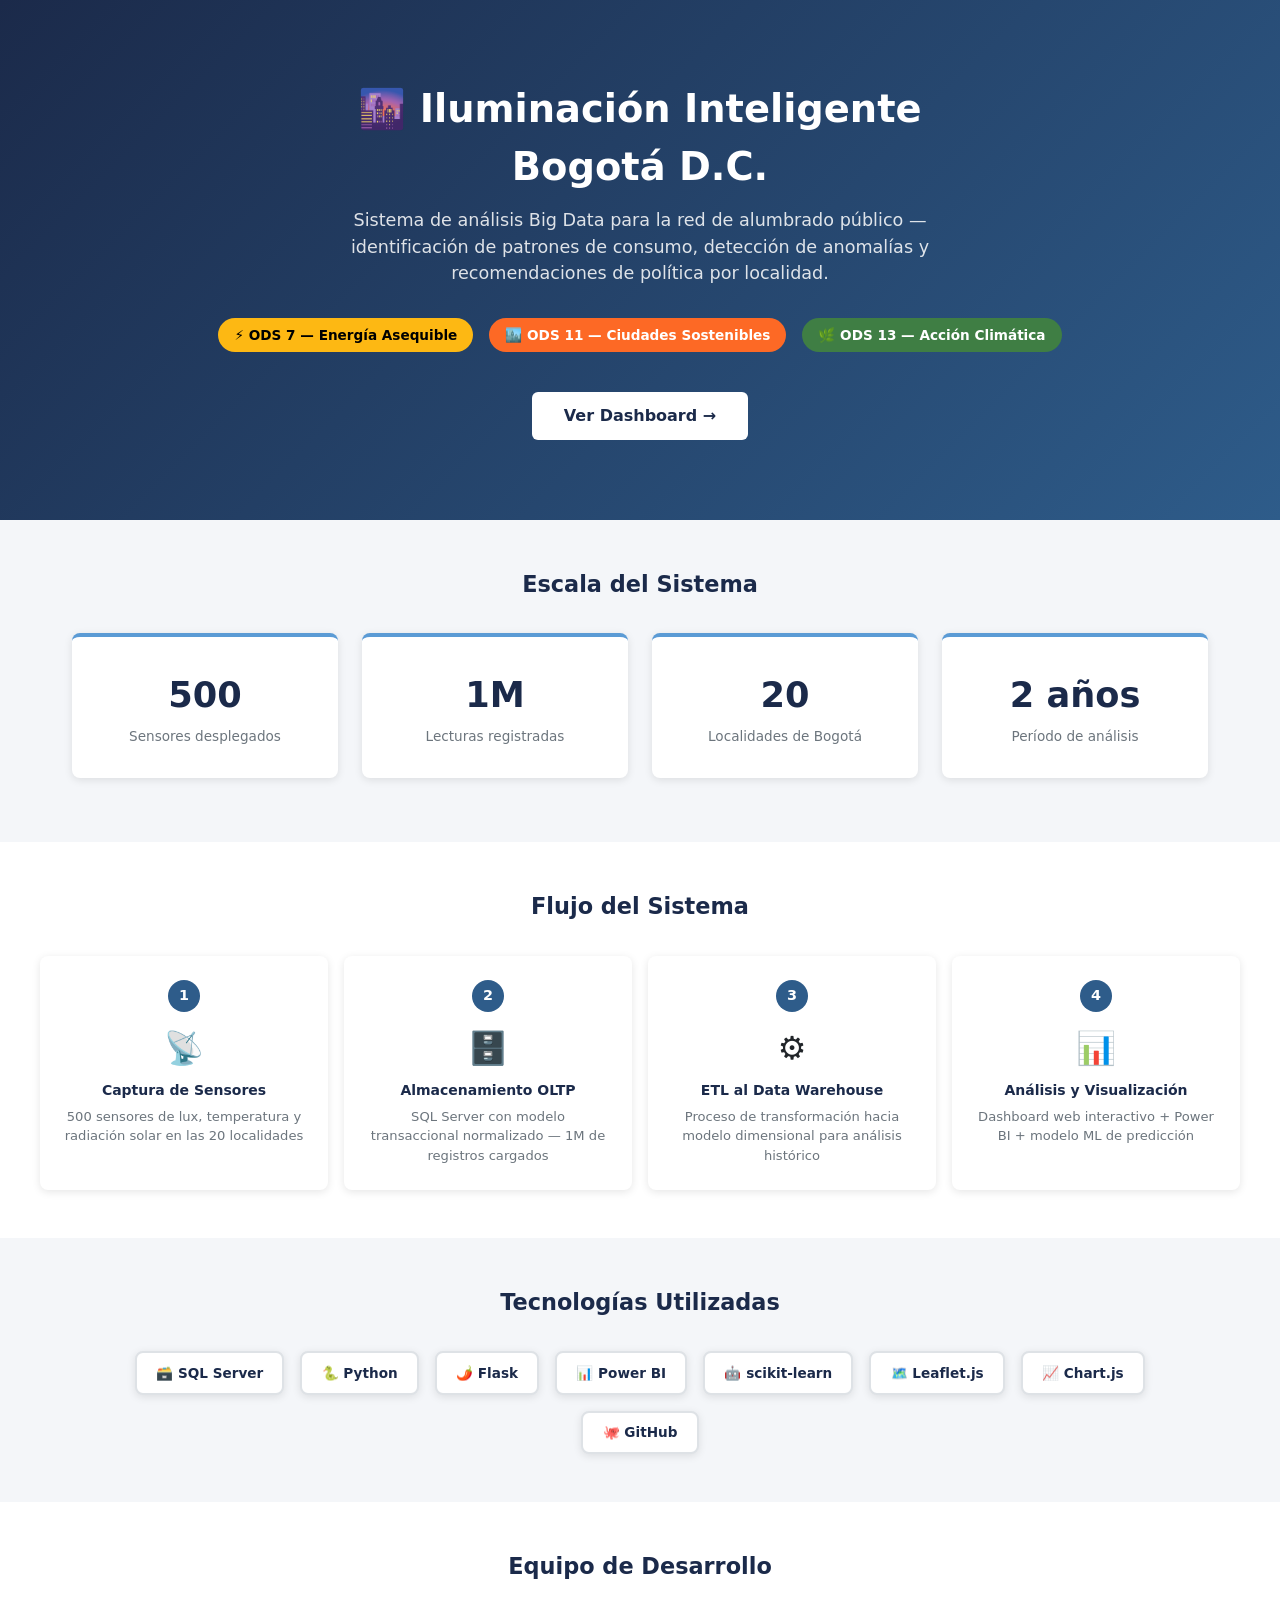
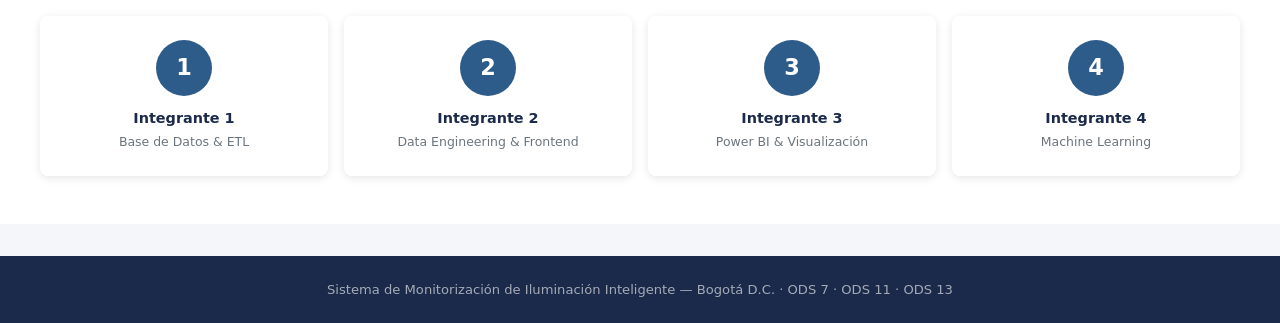
==== Web/index.html @ f5c0b7d8 "Parte incompleta Integrante 2" ====
<!DOCTYPE html>
<html lang="es">
<head>
    <meta charset="UTF-8">
    <meta name="viewport" content="width=device-width, initial-scale=1.0">
    <title>Iluminación Inteligente Bogotá</title>
    <link rel="stylesheet" href="css/styles.css">
    <script src="js/utils.js" defer></script>
    <style>
        .hero {
            background: linear-gradient(135deg, var(--azul-oscuro) 0%, var(--azul-medio) 100%);
            color: var(--blanco);
            padding: 5rem 2rem;
            text-align: center;
        }
        .hero h1 { font-size: 2.4rem; font-weight: 800; margin-bottom: 0.75rem; }
        .hero p  { font-size: 1.1rem; opacity: 0.85; margin-bottom: 2rem; max-width: 600px; margin-inline: auto; }
        .ods-badges { display: flex; gap: 1rem; justify-content: center; flex-wrap: wrap; margin-bottom: 2.5rem; }
        .ods-badge {
            padding: 0.4rem 1rem; border-radius: 20px;
            font-size: 0.85rem; font-weight: 700;
        }
        .ods7  { background: #FDB813; color: #000; }
        .ods11 { background: #FD6925; color: #fff; }
        .ods13 { background: #3F7E44; color: #fff; }
        .btn-hero {
            background: var(--blanco); color: var(--azul-oscuro);
            padding: 0.75rem 2rem; border-radius: 6px;
            font-weight: 700; font-size: 1rem;
            text-decoration: none; display: inline-block;
            transition: var(--transicion);
        }
        .btn-hero:hover { background: var(--azul-claro); color: var(--blanco); }

        .seccion { padding: 3rem 2rem; max-width: 1200px; margin: 0 auto; }
        .seccion-titulo {
            font-size: 1.4rem; font-weight: 700;
            color: var(--azul-oscuro); text-align: center;
            margin-bottom: 2rem;
        }

        /* Escala del sistema */
        .escala-grid {
            display: grid;
            grid-template-columns: repeat(auto-fit, minmax(180px, 1fr));
            gap: 1.5rem; margin-bottom: 1rem;
        }
        .escala-card {
            background: var(--blanco); border-radius: var(--radio-tarjeta);
            padding: 2rem 1rem; text-align: center;
            box-shadow: var(--sombra); border-top: 4px solid var(--azul-claro);
        }
        .escala-numero { font-size: 2.2rem; font-weight: 800; color: var(--azul-oscuro); }
        .escala-etiqueta { font-size: 0.85rem; color: var(--texto-suave); margin-top: 0.25rem; }

        /* Flujo del sistema */
        .flujo-grid {
            display: grid;
            grid-template-columns: repeat(auto-fit, minmax(200px, 1fr));
            gap: 1rem;
        }
        .flujo-paso {
            background: var(--blanco); border-radius: var(--radio-tarjeta);
            padding: 1.5rem; text-align: center; box-shadow: var(--sombra);
            position: relative;
        }
        .flujo-numero {
            width: 32px; height: 32px; background: var(--azul-medio);
            color: var(--blanco); border-radius: 50%;
            display: flex; align-items: center; justify-content: center;
            font-weight: 700; font-size: 0.9rem; margin: 0 auto 0.75rem;
        }
        .flujo-icono { font-size: 2rem; margin-bottom: 0.5rem; }
        .flujo-titulo { font-weight: 700; color: var(--azul-oscuro); margin-bottom: 0.35rem; }
        .flujo-desc { font-size: 0.82rem; color: var(--texto-suave); }

        /* Tecnologías */
        .tech-grid {
            display: flex; flex-wrap: wrap;
            gap: 1rem; justify-content: center;
        }
        .tech-badge {
            background: var(--blanco); border: 2px solid var(--gris-borde);
            border-radius: 8px; padding: 0.6rem 1.2rem;
            font-weight: 600; font-size: 0.85rem; color: var(--azul-oscuro);
            box-shadow: var(--sombra);
        }

        /* Equipo */
        .equipo-grid {
            display: grid;
            grid-template-columns: repeat(auto-fit, minmax(180px, 1fr));
            gap: 1rem;
        }
        .equipo-card {
            background: var(--blanco); border-radius: var(--radio-tarjeta);
            padding: 1.5rem; text-align: center; box-shadow: var(--sombra);
        }
        .equipo-avatar {
            width: 56px; height: 56px; border-radius: 50%;
            background: var(--azul-medio); color: var(--blanco);
            display: flex; align-items: center; justify-content: center;
            font-size: 1.4rem; font-weight: 700; margin: 0 auto 0.75rem;
        }
        .equipo-nombre { font-weight: 700; color: var(--azul-oscuro); font-size: 0.9rem; }
        .equipo-rol { font-size: 0.78rem; color: var(--texto-suave); margin-top: 0.2rem; }

        footer {
            background: var(--azul-oscuro); color: rgba(255,255,255,0.6);
            text-align: center; padding: 1.5rem;
            font-size: 0.82rem; margin-top: 2rem;
        }
    </style>
</head>
<body>
    <script>inyectarNavbar();</script>

    <!-- HERO -->
    <section class="hero">
        <h1>🌆 Iluminación Inteligente<br>Bogotá D.C.</h1>
        <p>Sistema de análisis Big Data para la red de alumbrado público — identificación de patrones de consumo, detección de anomalías y recomendaciones de política por localidad.</p>
        <div class="ods-badges">
            <span class="ods-badge ods7">⚡ ODS 7 — Energía Asequible</span>
            <span class="ods-badge ods11">🏙️ ODS 11 — Ciudades Sostenibles</span>
            <span class="ods-badge ods13">🌿 ODS 13 — Acción Climática</span>
        </div>
        <a href="dashboard.html" class="btn-hero">Ver Dashboard →</a>
    </section>

    <!-- ESCALA DEL SISTEMA -->
    <section class="seccion">
        <h2 class="seccion-titulo">Escala del Sistema</h2>
        <div class="escala-grid">
            <div class="escala-card">
                <div class="escala-numero">500</div>
                <div class="escala-etiqueta">Sensores desplegados</div>
            </div>
            <div class="escala-card">
                <div class="escala-numero">1M</div>
                <div class="escala-etiqueta">Lecturas registradas</div>
            </div>
            <div class="escala-card">
                <div class="escala-numero">20</div>
                <div class="escala-etiqueta">Localidades de Bogotá</div>
            </div>
            <div class="escala-card">
                <div class="escala-numero">2 años</div>
                <div class="escala-etiqueta">Período de análisis</div>
            </div>
        </div>
    </section>

    <!-- FLUJO DEL SISTEMA -->
    <section class="seccion" style="background:var(--blanco); max-width:100%; padding: 3rem 2rem;">
        <div style="max-width:1200px; margin:0 auto;">
            <h2 class="seccion-titulo">Flujo del Sistema</h2>
            <div class="flujo-grid">
                <div class="flujo-paso">
                    <div class="flujo-numero">1</div>
                    <div class="flujo-icono">📡</div>
                    <div class="flujo-titulo">Captura de Sensores</div>
                    <div class="flujo-desc">500 sensores de lux, temperatura y radiación solar en las 20 localidades</div>
                </div>
                <div class="flujo-paso">
                    <div class="flujo-numero">2</div>
                    <div class="flujo-icono">🗄️</div>
                    <div class="flujo-titulo">Almacenamiento OLTP</div>
                    <div class="flujo-desc">SQL Server con modelo transaccional normalizado — 1M de registros cargados</div>
                </div>
                <div class="flujo-paso">
                    <div class="flujo-numero">3</div>
                    <div class="flujo-icono">⚙️</div>
                    <div class="flujo-titulo">ETL al Data Warehouse</div>
                    <div class="flujo-desc">Proceso de transformación hacia modelo dimensional para análisis histórico</div>
                </div>
                <div class="flujo-paso">
                    <div class="flujo-numero">4</div>
                    <div class="flujo-icono">📊</div>
                    <div class="flujo-titulo">Análisis y Visualización</div>
                    <div class="flujo-desc">Dashboard web interactivo + Power BI + modelo ML de predicción</div>
                </div>
            </div>
        </div>
    </section>

    <!-- TECNOLOGÍAS -->
    <section class="seccion">
        <h2 class="seccion-titulo">Tecnologías Utilizadas</h2>
        <div class="tech-grid">
            <span class="tech-badge">🗃️ SQL Server</span>
            <span class="tech-badge">🐍 Python</span>
            <span class="tech-badge">🌶️ Flask</span>
            <span class="tech-badge">📊 Power BI</span>
            <span class="tech-badge">🤖 scikit-learn</span>
            <span class="tech-badge">🗺️ Leaflet.js</span>
            <span class="tech-badge">📈 Chart.js</span>
            <span class="tech-badge">🐙 GitHub</span>
        </div>
    </section>

    <!-- EQUIPO -->
    <section class="seccion" style="background:var(--blanco); max-width:100%; padding: 3rem 2rem;">
        <div style="max-width:1200px; margin:0 auto;">
            <h2 class="seccion-titulo">Equipo de Desarrollo</h2>
            <div class="equipo-grid">
                <div class="equipo-card">
                    <div class="equipo-avatar">1</div>
                    <div class="equipo-nombre">Integrante 1</div>
                    <div class="equipo-rol">Base de Datos & ETL</div>
                </div>
                <div class="equipo-card">
                    <div class="equipo-avatar">2</div>
                    <div class="equipo-nombre">Integrante 2</div>
                    <div class="equipo-rol">Data Engineering & Frontend</div>
                </div>
                <div class="equipo-card">
                    <div class="equipo-avatar">3</div>
                    <div class="equipo-nombre">Integrante 3</div>
                    <div class="equipo-rol">Power BI & Visualización</div>
                </div>
                <div class="equipo-card">
                    <div class="equipo-avatar">4</div>
                    <div class="equipo-nombre">Integrante 4</div>
                    <div class="equipo-rol">Machine Learning</div>
                </div>
            </div>
        </div>
    </section>

    <footer>
        <p>Sistema de Monitorización de Iluminación Inteligente — Bogotá D.C. · ODS 7 · ODS 11 · ODS 13</p>
    </footer>
</body>
</html>
---- Web/css/styles.css ----
/* ── VARIABLES DEL SISTEMA DE DISEÑO ─────────────────────── */
:root {
  --azul-oscuro:    #1B2A4A;
  --azul-medio:     #2E5C8A;
  --azul-claro:     #5B9BD5;
  --verde:          #1A7A4A;
  --amarillo:       #F4A20D;
  --rojo:           #C0392B;
  --gris-fondo:     #F4F6F9;
  --gris-borde:     #DEE2E6;
  --blanco:         #FFFFFF;
  --texto-principal:#212529;
  --texto-suave:    #6C757D;

  /* Colores por tecnología de lámpara */
  --color-led:      #1A7A4A;
  --color-sodio:    #F4A20D;
  --color-haluro:   #5B9BD5;
  --color-mercurio: #C0392B;
  --color-induccion:#8E44AD;

  /* Colores por condición climática */
  --color-soleado:  #F4A20D;
  --color-nublado:  #95A5A6;
  --color-lluvioso: #2E5C8A;
  --color-nocturno: #1B2A4A;

  --radio-tarjeta:  8px;
  --sombra:         0 2px 8px rgba(0,0,0,0.10);
  --sombra-hover:   0 4px 16px rgba(0,0,0,0.18);
  --transicion:     all 0.2s ease;
}

/* ── RESET Y BASE ─────────────────────────────────────────── */
*, *::before, *::after { box-sizing: border-box; margin: 0; padding: 0; }

body {
  font-family: 'Segoe UI', system-ui, sans-serif;
  background: var(--gris-fondo);
  color: var(--texto-principal);
  font-size: 14px;
  line-height: 1.5;
}

/* ── NAVBAR ───────────────────────────────────────────────── */
.navbar-iluminacion {
  background: var(--azul-oscuro);
  padding: 0 1.5rem;
  height: 56px;
  display: flex;
  align-items: center;
  justify-content: space-between;
  box-shadow: var(--sombra);
  position: sticky;
  top: 0;
  z-index: 1000;
}

.navbar-brand-custom {
  color: var(--blanco) !important;
  font-weight: 700;
  font-size: 1rem;
  letter-spacing: 0.3px;
  text-decoration: none;
  display: flex;
  align-items: center;
  gap: 0.5rem;
}

.navbar-nav-custom {
  display: flex;
  list-style: none;
  gap: 0.25rem;
  align-items: center;
}

.navbar-nav-custom a {
  color: rgba(255,255,255,0.80);
  text-decoration: none;
  padding: 0.4rem 0.75rem;
  border-radius: 4px;
  font-size: 0.85rem;
  transition: var(--transicion);
  white-space: nowrap;
}

.navbar-nav-custom a:hover,
.navbar-nav-custom a.activo {
  background: var(--azul-medio);
  color: var(--blanco);
}

/* ── LAYOUT PRINCIPAL ─────────────────────────────────────── */
.contenido-principal {
  max-width: 1400px;
  margin: 0 auto;
  padding: 1.5rem;
}

.pagina-titulo {
  font-size: 1.4rem;
  font-weight: 700;
  color: var(--azul-oscuro);
  margin-bottom: 0.25rem;
}

.pagina-subtitulo {
  color: var(--texto-suave);
  font-size: 0.9rem;
  margin-bottom: 1.5rem;
}

/* ── TARJETAS KPI ─────────────────────────────────────────── */
.kpi-grid {
  display: grid;
  grid-template-columns: repeat(auto-fit, minmax(200px, 1fr));
  gap: 1rem;
  margin-bottom: 1.5rem;
}

.kpi-card {
  background: var(--blanco);
  border-radius: var(--radio-tarjeta);
  padding: 1.25rem;
  box-shadow: var(--sombra);
  border-left: 4px solid var(--azul-claro);
  transition: var(--transicion);
}

.kpi-card:hover { box-shadow: var(--sombra-hover); }
.kpi-card.verde  { border-left-color: var(--verde); }
.kpi-card.amarillo { border-left-color: var(--amarillo); }
.kpi-card.rojo   { border-left-color: var(--rojo); }
.kpi-card.azul   { border-left-color: var(--azul-claro); }

.kpi-etiqueta {
  font-size: 0.72rem;
  font-weight: 600;
  color: var(--texto-suave);
  text-transform: uppercase;
  letter-spacing: 0.5px;
  margin-bottom: 0.4rem;
}

.kpi-valor {
  font-size: 1.8rem;
  font-weight: 700;
  color: var(--azul-oscuro);
  line-height: 1;
}

.kpi-unidad {
  font-size: 0.8rem;
  color: var(--texto-suave);
  margin-top: 0.25rem;
}

/* ── TARJETAS DE GRÁFICO ──────────────────────────────────── */
.grafico-grid {
  display: grid;
  gap: 1rem;
  margin-bottom: 1.5rem;
}

.grafico-grid-2 { grid-template-columns: 1fr 1fr; }
.grafico-grid-3 { grid-template-columns: 1fr 1fr 1fr; }
.grafico-grid-1 { grid-template-columns: 1fr; }

.grafico-card {
  background: var(--blanco);
  border-radius: var(--radio-tarjeta);
  padding: 1.25rem;
  box-shadow: var(--sombra);
}

.grafico-titulo {
  font-size: 0.9rem;
  font-weight: 600;
  color: var(--azul-oscuro);
  margin-bottom: 1rem;
  padding-bottom: 0.5rem;
  border-bottom: 1px solid var(--gris-borde);
}

/* ── FILTROS ──────────────────────────────────────────────── */
.filtros-bar {
  background: var(--blanco);
  border-radius: var(--radio-tarjeta);
  padding: 1rem 1.25rem;
  box-shadow: var(--sombra);
  margin-bottom: 1.5rem;
  display: flex;
  gap: 1rem;
  align-items: flex-end;
  flex-wrap: wrap;
}

.filtro-grupo label {
  display: block;
  font-size: 0.75rem;
  font-weight: 600;
  color: var(--texto-suave);
  text-transform: uppercase;
  margin-bottom: 0.3rem;
}

.filtro-grupo select,
.filtro-grupo input {
  border: 1px solid var(--gris-borde);
  border-radius: 4px;
  padding: 0.4rem 0.75rem;
  font-size: 0.85rem;
  color: var(--texto-principal);
  background: var(--blanco);
  min-width: 160px;
}

.btn-aplicar {
  background: var(--azul-medio);
  color: var(--blanco);
  border: none;
  border-radius: 4px;
  padding: 0.45rem 1.2rem;
  font-size: 0.85rem;
  font-weight: 600;
  cursor: pointer;
  transition: var(--transicion);
}
.btn-aplicar:hover { background: var(--azul-oscuro); }

.btn-limpiar {
  background: transparent;
  color: var(--texto-suave);
  border: 1px solid var(--gris-borde);
  border-radius: 4px;
  padding: 0.45rem 1rem;
  font-size: 0.85rem;
  cursor: pointer;
  transition: var(--transicion);
}
.btn-limpiar:hover { border-color: var(--azul-claro); color: var(--azul-medio); }

/* ── TABLAS ───────────────────────────────────────────────── */
.tabla-container {
  overflow-x: auto;
  border-radius: var(--radio-tarjeta);
}

.tabla-datos {
  width: 100%;
  border-collapse: collapse;
  font-size: 0.85rem;
}

.tabla-datos th {
  background: var(--azul-oscuro);
  color: var(--blanco);
  padding: 0.6rem 0.75rem;
  text-align: left;
  font-weight: 600;
  cursor: pointer;
  user-select: none;
  white-space: nowrap;
}

.tabla-datos th:hover { background: var(--azul-medio); }

.tabla-datos td {
  padding: 0.55rem 0.75rem;
  border-bottom: 1px solid var(--gris-borde);
}

.tabla-datos tr:hover td { background: #F0F4FA; }

/* ── BADGES DE ESTADO ─────────────────────────────────────── */
.badge-normal   { background:#D4EDDA; color:#155724; padding:2px 8px; border-radius:12px; font-size:0.75rem; font-weight:600; }
.badge-alerta   { background:#FFF3CD; color:#856404; padding:2px 8px; border-radius:12px; font-size:0.75rem; font-weight:600; }
.badge-critico  { background:#F8D7DA; color:#721C24; padding:2px 8px; border-radius:12px; font-size:0.75rem; font-weight:600; }
.badge-inactivo { background:#E2E3E5; color:#383D41; padding:2px 8px; border-radius:12px; font-size:0.75rem; font-weight:600; }

/* ── MAPA ─────────────────────────────────────────────────── */
#mapa-zonas, #mapa-sensores {
  height: 480px;
  border-radius: var(--radio-tarjeta);
  z-index: 1;
}

/* ── RESPONSIVE ───────────────────────────────────────────── */
@media (max-width: 768px) {
  .grafico-grid-2,
  .grafico-grid-3 { grid-template-columns: 1fr; }
  .navbar-nav-custom { display: none; }
  .kpi-grid { grid-template-columns: repeat(2, 1fr); }
}

/* ── LOADING ──────────────────────────────────────────────── */
.loading {
  display: flex;
  align-items: center;
  justify-content: center;
  height: 200px;
  color: var(--texto-suave);
  font-size: 0.9rem;
}

.spinner {
  width: 32px; height: 32px;
  border: 3px solid var(--gris-borde);
  border-top-color: var(--azul-medio);
  border-radius: 50%;
  animation: spin 0.8s linear infinite;
  margin-right: 0.75rem;
}

@keyframes spin { to { transform: rotate(360deg); } }
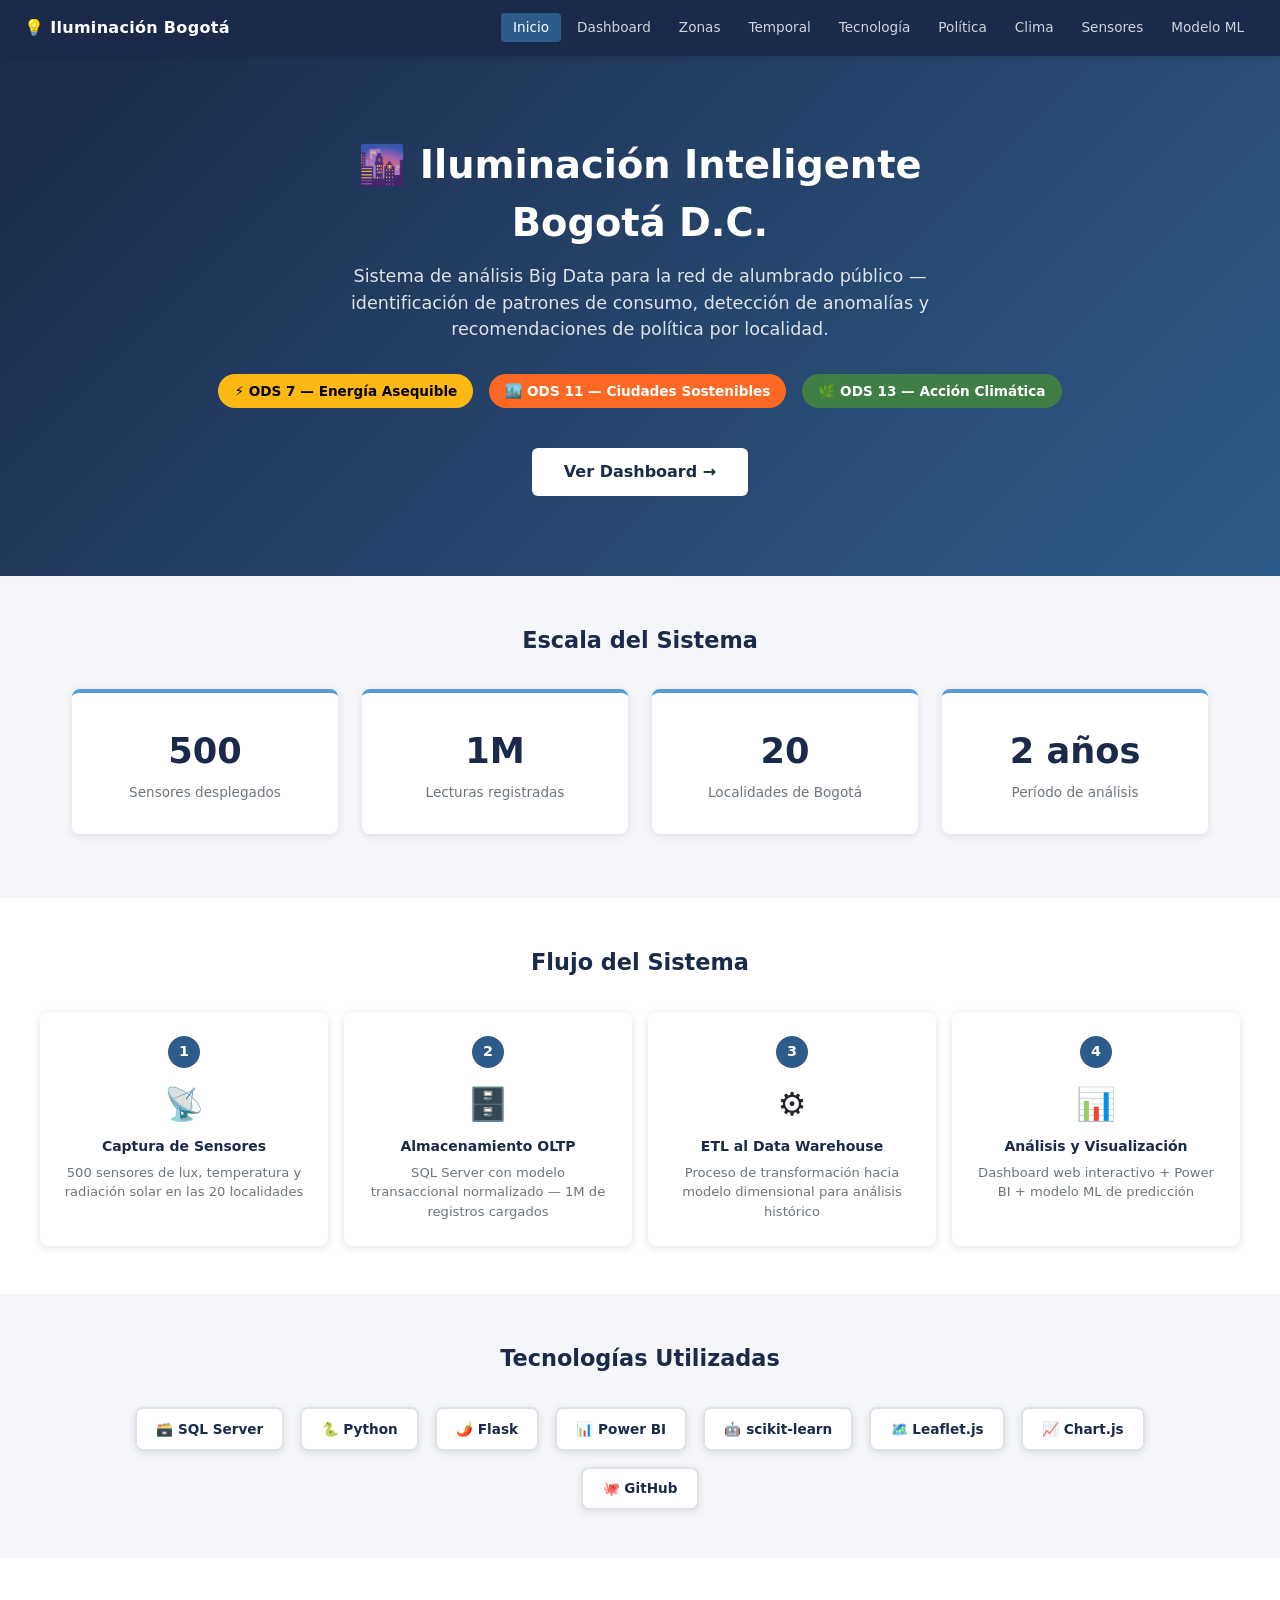
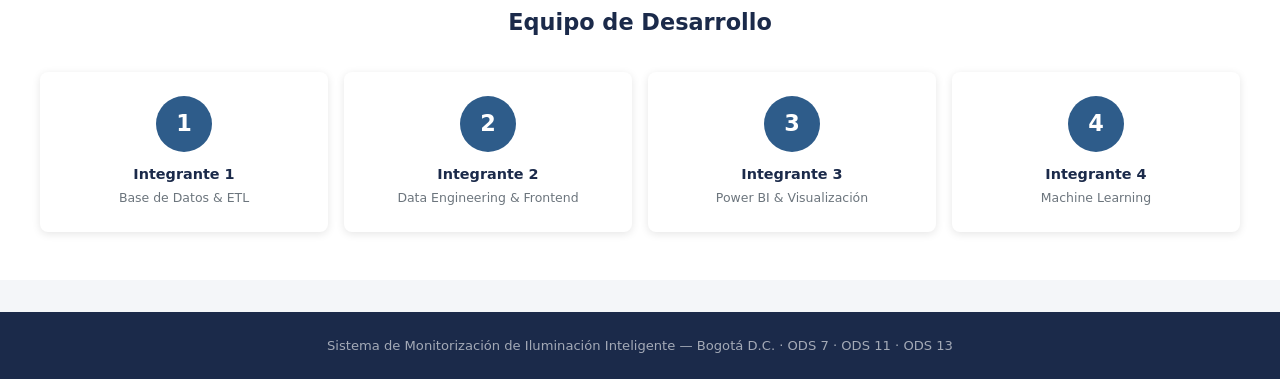
==== commit afa86e2b: "feat(web): sistema web completo - frontend + deploy ready" ====
--- a/Web/index.html
+++ b/Web/index.html
@@ -113,7 +113,6 @@
     </style>
 </head>
 <body>
-    <script>inyectarNavbar();</script>
 
     <!-- HERO -->
     <section class="hero">
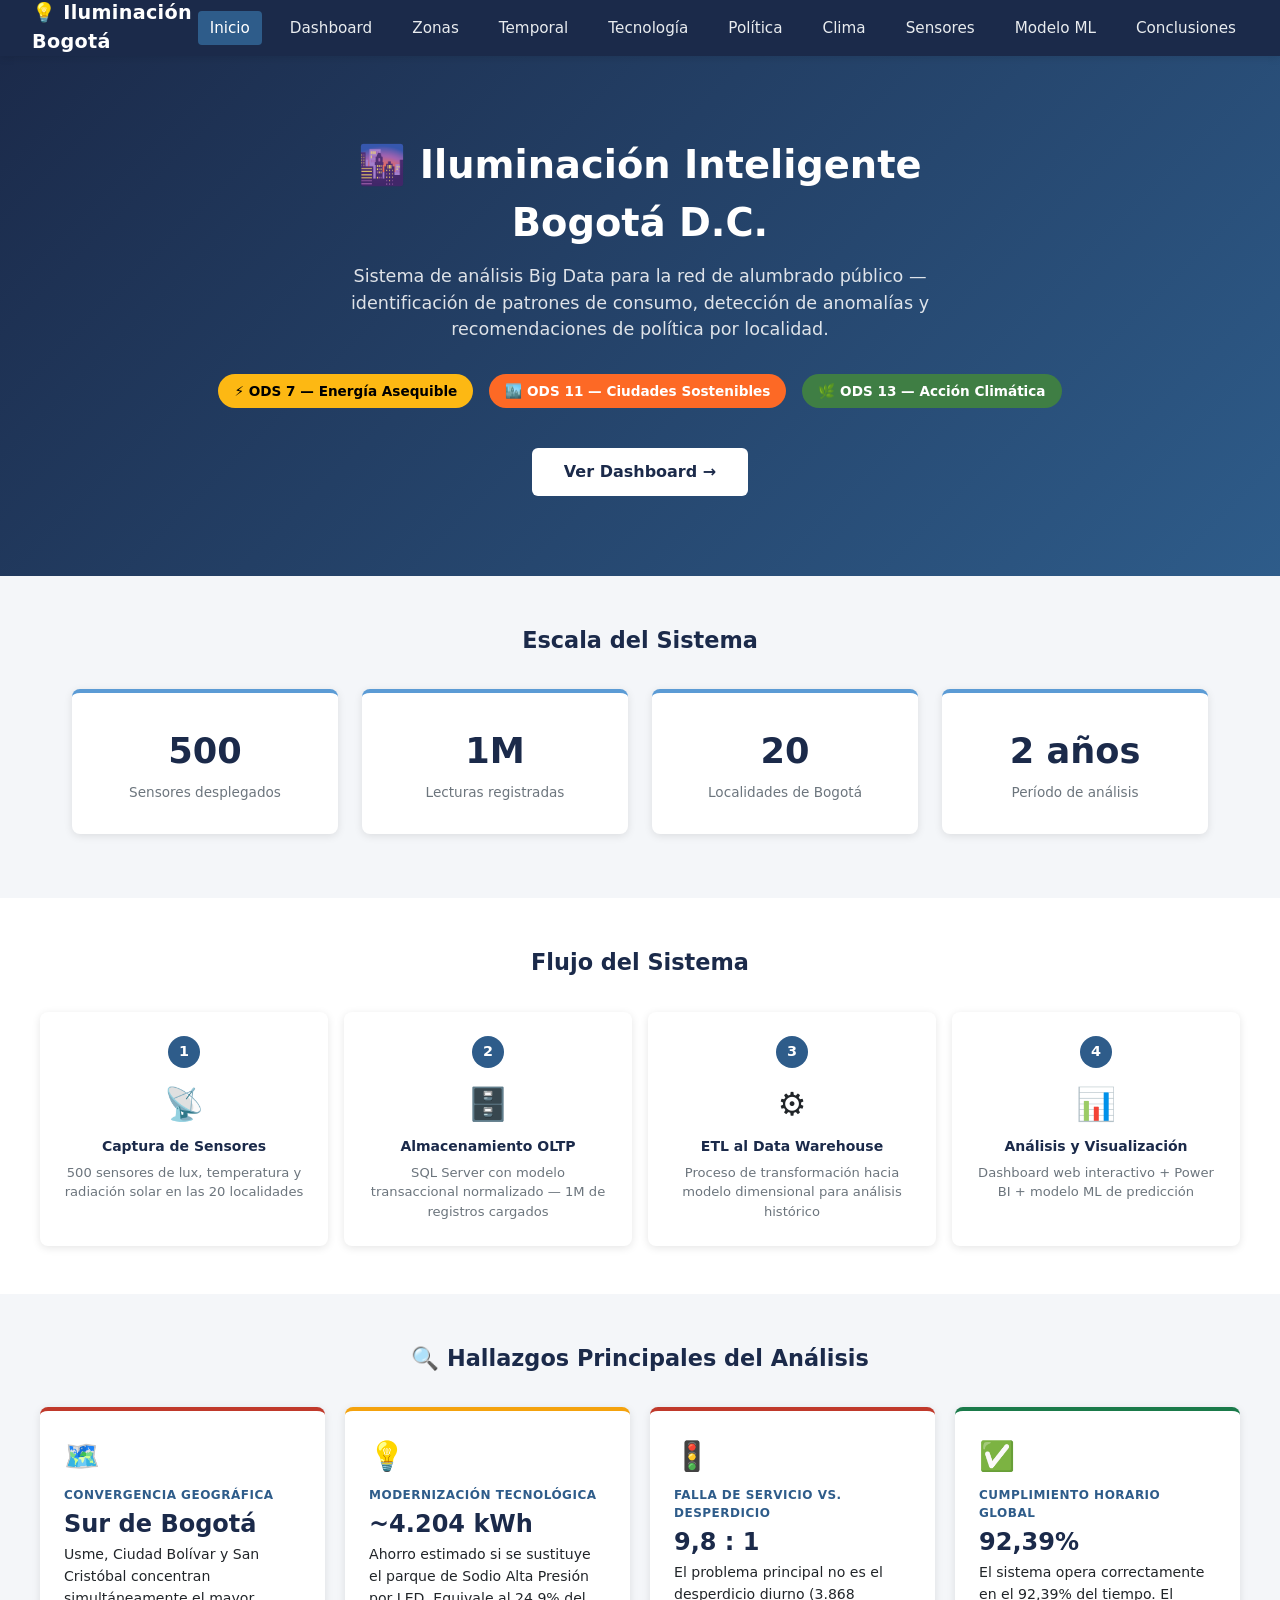
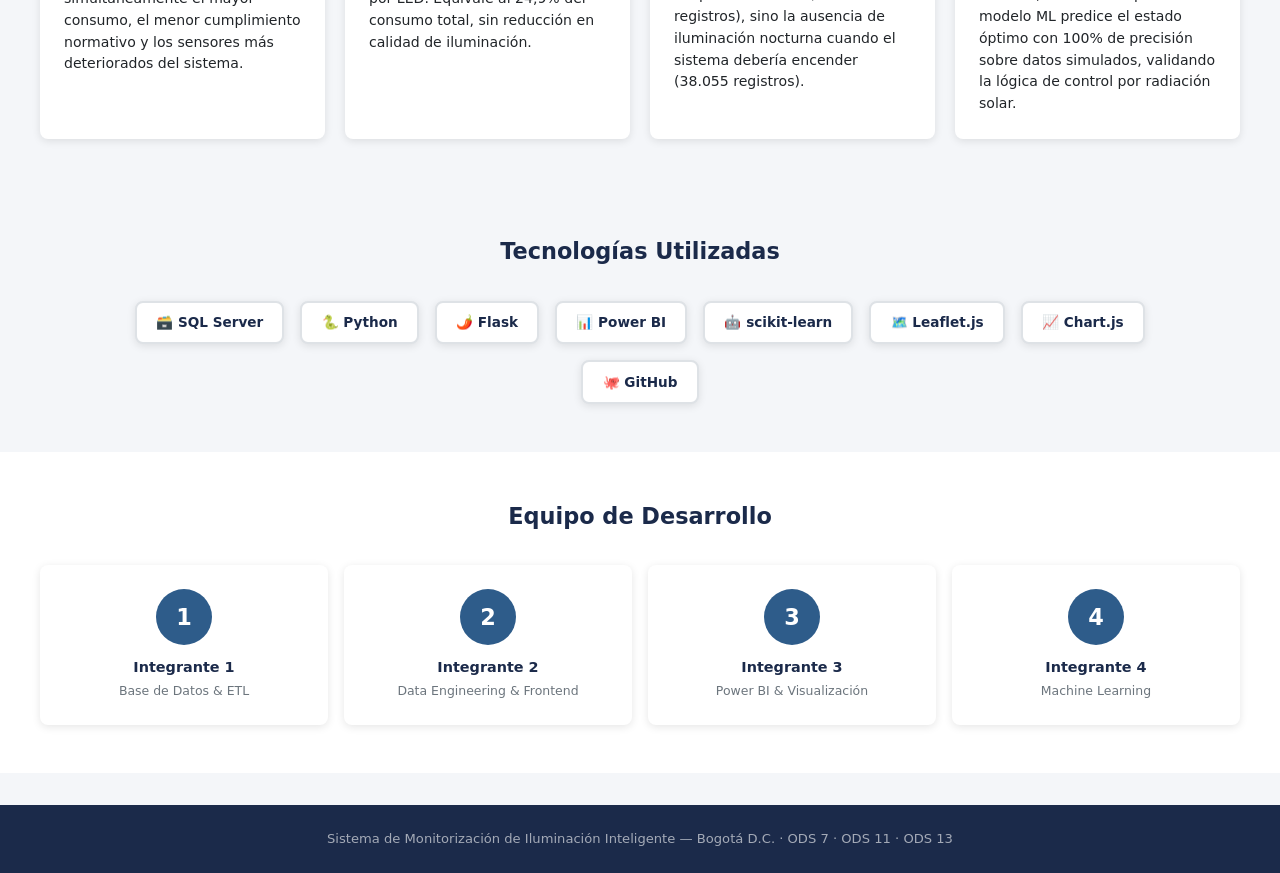
==== commit 9bb5516d: "Cambios para correcto analisis se modifico todo el frontend para mostrar de mejor manera el analisis" ====
--- a/Web/index.html
+++ b/Web/index.html
@@ -110,6 +110,29 @@
             text-align: center; padding: 1.5rem;
             font-size: 0.82rem; margin-top: 2rem;
         }
+        .hallazgos-seccion { background: var(--gris-fondo); padding: 3rem 2rem; }
+        .hallazgos-grid {
+            display: grid;
+            grid-template-columns: repeat(auto-fit, minmax(260px, 1fr));
+            gap: 1.25rem; max-width: 1200px; margin: 0 auto;
+        }
+        .hallazgo-card {
+            background: var(--blanco); border-radius: var(--radio-tarjeta);
+            padding: 1.5rem; box-shadow: var(--sombra);
+            display: flex; flex-direction: column; gap: 0.5rem;
+            transition: var(--transicion);
+        }
+        .hallazgo-card:hover { box-shadow: var(--sombra-hover); transform: translateY(-2px); }
+        .hallazgo-icono { font-size: 1.8rem; }
+        .hallazgo-titulo {
+            font-size: 0.75rem; font-weight: 700; text-transform: uppercase;
+            letter-spacing: 0.5px; color: var(--azul-medio);
+        }
+        .hallazgo-numero { font-size: 1.5rem; font-weight: 800; color: var(--azul-oscuro); line-height: 1; }
+        .hallazgo-texto { font-size: 0.88rem; color: var(--texto-principal); line-height: 1.55; }
+        .hallazgo-card.urgente  { border-top: 4px solid #C0392B; }
+        .hallazgo-card.positivo { border-top: 4px solid #1A7A4A; }
+        .hallazgo-card.alerta   { border-top: 4px solid #F4A20D; }
     </style>
 </head>
 <body>
@@ -177,6 +200,41 @@
                     <div class="flujo-icono">📊</div>
                     <div class="flujo-titulo">Análisis y Visualización</div>
                     <div class="flujo-desc">Dashboard web interactivo + Power BI + modelo ML de predicción</div>
+                </div>
+            </div>
+        </div>
+    </section>
+
+    <!-- HALLAZGOS PRINCIPALES -->
+    <section class="hallazgos-seccion">
+        <div style="max-width:1200px;margin:0 auto;">
+            <h2 class="seccion-titulo" style="text-align:center;margin-bottom:2rem;">
+                🔍 Hallazgos Principales del Análisis
+            </h2>
+            <div class="hallazgos-grid">
+                <div class="hallazgo-card urgente">
+                    <div class="hallazgo-icono">🗺️</div>
+                    <div class="hallazgo-titulo">Convergencia Geográfica</div>
+                    <div class="hallazgo-numero">Sur de Bogotá</div>
+                    <div class="hallazgo-texto">Usme, Ciudad Bolívar y San Cristóbal concentran simultáneamente el mayor consumo, el menor cumplimiento normativo y los sensores más deteriorados del sistema.</div>
+                </div>
+                <div class="hallazgo-card alerta">
+                    <div class="hallazgo-icono">💡</div>
+                    <div class="hallazgo-titulo">Modernización Tecnológica</div>
+                    <div class="hallazgo-numero">~4.204 kWh</div>
+                    <div class="hallazgo-texto">Ahorro estimado si se sustituye el parque de Sodio Alta Presión por LED. Equivale al 24,9% del consumo total, sin reducción en calidad de iluminación.</div>
+                </div>
+                <div class="hallazgo-card urgente">
+                    <div class="hallazgo-icono">🚦</div>
+                    <div class="hallazgo-titulo">Falla de Servicio vs. Desperdicio</div>
+                    <div class="hallazgo-numero">9,8 : 1</div>
+                    <div class="hallazgo-texto">El problema principal no es el desperdicio diurno (3.868 registros), sino la ausencia de iluminación nocturna cuando el sistema debería encender (38.055 registros).</div>
+                </div>
+                <div class="hallazgo-card positivo">
+                    <div class="hallazgo-icono">✅</div>
+                    <div class="hallazgo-titulo">Cumplimiento Horario Global</div>
+                    <div class="hallazgo-numero">92,39%</div>
+                    <div class="hallazgo-texto">El sistema opera correctamente en el 92,39% del tiempo. El modelo ML predice el estado óptimo con 100% de precisión sobre datos simulados, validando la lógica de control por radiación solar.</div>
                 </div>
             </div>
         </div>
--- a/Web/css/styles.css
+++ b/Web/css/styles.css
@@ -285,6 +285,153 @@
   z-index: 1;
 }
 
+/* ── Banner de calidad de datos ── */
+.banner-calidad-datos {
+    display: flex;
+    align-items: flex-start;
+    gap: 0.75rem;
+    background: #FFF8E6;
+    border: 1px solid #F4A20D;
+    border-left: 4px solid #F4A20D;
+    border-radius: 6px;
+    padding: 0.85rem 1rem;
+    margin-bottom: 1.25rem;
+    font-size: 0.83rem;
+    color: #4A3000;
+    line-height: 1.55;
+}
+.banner-calidad-icono { font-size: 1.2rem; flex-shrink: 0; margin-top: 0.1rem; }
+.banner-calidad-texto { flex: 1; }
+.banner-calidad-texto strong { color: #7A4F00; }
+.banner-calidad-cerrar {
+    background: none; border: none; cursor: pointer;
+    font-size: 1rem; color: #7A4F00; flex-shrink: 0;
+    padding: 0 0.25rem; line-height: 1; opacity: 0.7; transition: opacity 0.2s;
+}
+.banner-calidad-cerrar:hover { opacity: 1; }
+
+/* ── Fila de alerta Sumapaz en tablas ── */
+tr.fila-sumapaz { background: #FFFBF0 !important; }
+tr.fila-sumapaz td:first-child::after { content: ' ⚠️'; font-size: 0.8em; }
+
+/* ==========================================================================
+   Estilos Base de la Navbar (Escritorio)
+   ========================================================================== */
+.navbar-iluminacion {
+    display: flex;
+    justify-content: space-between;
+    align-items: center;
+    background-color: #1b2a4a;
+    padding: 0.75rem 2rem;
+    position: relative;
+    z-index: 1000;
+}
+
+.navbar-brand-custom {
+    color: #ffffff;
+    text-decoration: none;
+    font-weight: 700;
+    font-size: 1.2rem;
+}
+
+.navbar-nav-custom {
+    display: flex;
+    list-style: none;
+    margin: 0;
+    padding: 0;
+    gap: 1rem;
+}
+
+.navbar-nav-custom a {
+    color: #e9ecef;
+    text-decoration: none;
+    font-size: 0.95rem;
+    font-weight: 500;
+    padding: 0.5rem 0.75rem;
+    border-radius: 4px;
+    transition: background 0.2s, color 0.2s;
+}
+
+.navbar-nav-custom a:hover {
+    background-color: rgba(255, 255, 255, 0.1);
+    color: #ffffff;
+}
+
+/* Botón hamburguesa oculto por defecto en escritorio */
+.navbar-toggle-btn {
+    display: none;
+    flex-direction: column;
+    justify-content: space-between;
+    width: 24px;
+    height: 18px;
+    background: transparent;
+    border: none;
+    cursor: pointer;
+    padding: 0;
+}
+
+.navbar-toggle-btn .bar {
+    height: 3px;
+    width: 100%;
+    background-color: #ffffff;
+    border-radius: 10px;
+    transition: all 0.3s ease;
+}
+
+/* ==========================================================================
+   Media Query: Colapso responsivo para tablets y móviles (< 1024px)
+   ========================================================================== */
+@media (max-width: 1024px) {
+    .navbar-toggle-btn {
+        display: flex; /* Mostramos la hamburguesa */
+    }
+
+    .navbar-nav-custom {
+        display: none; /* Ocultamos la lista horizontal */
+        flex-direction: column;
+        width: 100%;
+        position: absolute;
+        top: 100%; /* Se despliega justo debajo de la navbar */
+        left: 0;
+        background-color: #1b2a4a;
+        padding: 1rem 0;
+        box-shadow: 0 4px 10px rgba(0,0,0,0.15);
+        border-top: 1px solid rgba(255,255,255,0.1);
+        gap: 0;
+    }
+
+    /* Clase que activa el JavaScript para mostrar el menú */
+    .navbar-nav-custom.active {
+        display: flex;
+    }
+
+    .navbar-nav-custom li {
+        width: 100%;
+    }
+
+    .navbar-nav-custom a {
+        display: block;
+        padding: 0.85rem 2rem;
+        border-radius: 0;
+        border-bottom: 1px solid rgba(255, 255, 255, 0.03);
+    }
+    
+    .navbar-nav-custom li:last-child a {
+        border-bottom: none;
+    }
+
+    /* Animación opcional para transformar las barras en una 'X' al abrir */
+    .navbar-toggle-btn.active .bar:nth-child(1) {
+        transform: translateY(7px) rotate(45deg);
+    }
+    .navbar-toggle-btn.active .bar:nth-child(2) {
+        opacity: 0;
+    }
+    .navbar-toggle-btn.active .bar:nth-child(3) {
+        transform: translateY(-8px) rotate(-45deg);
+    }
+}
+
 /* ── RESPONSIVE ───────────────────────────────────────────── */
 @media (max-width: 768px) {
   .grafico-grid-2,
@@ -292,6 +439,8 @@
   .navbar-nav-custom { display: none; }
   .kpi-grid { grid-template-columns: repeat(2, 1fr); }
 }
+
+
 
 /* ── LOADING ──────────────────────────────────────────────── */
 .loading {
